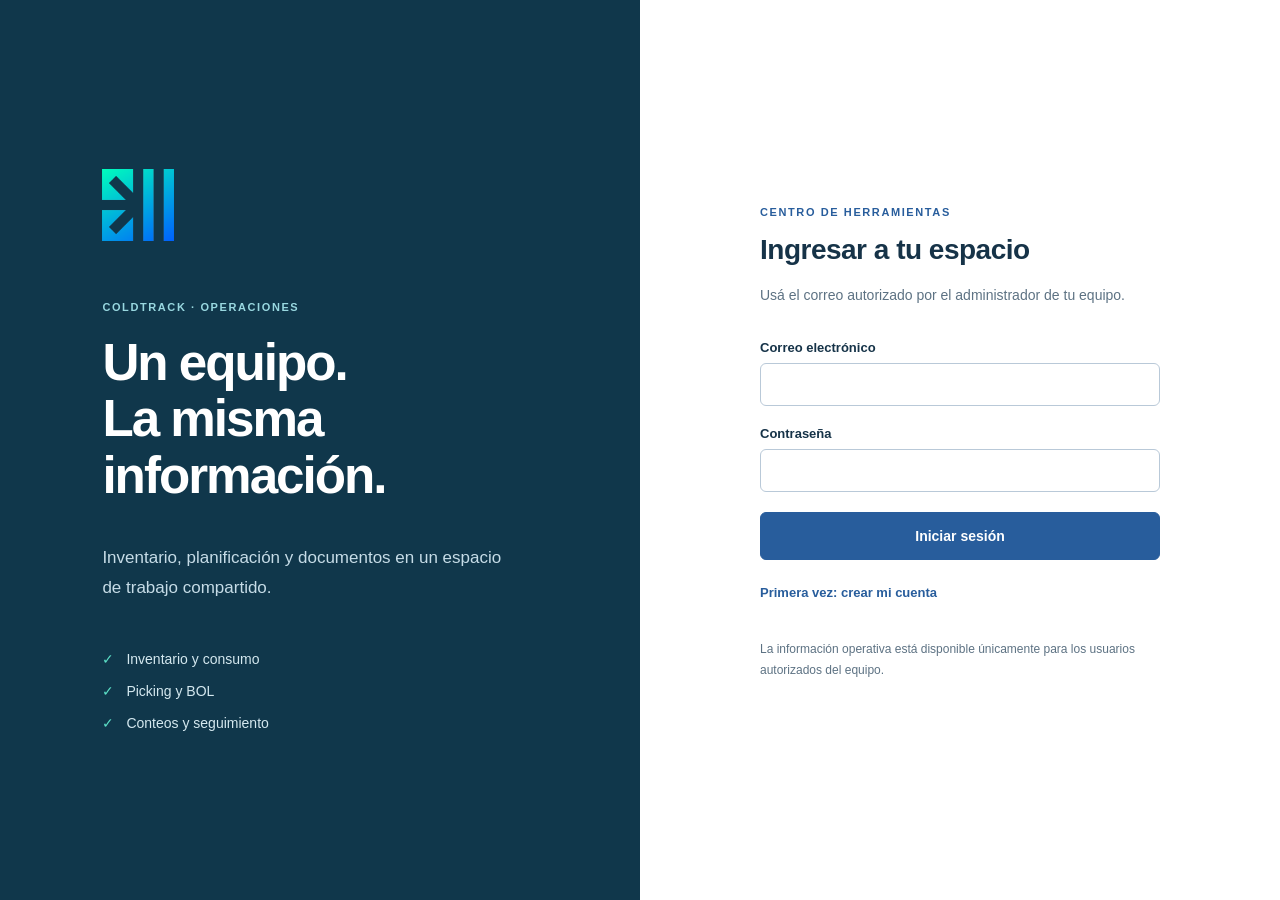
==== index.html @ 376b7337 "Publish ColdTrack tools with shared Supabase workspace" ====
<!doctype html><html lang="es"><head><meta charset="utf-8"><meta name="viewport" content="width=device-width,initial-scale=1"><title>ColdTrack · Centro de herramientas</title><meta name="description" content="Centro de herramientas de ColdTrack. Inventario, planificación y documentos compartidos."><link rel="stylesheet" href="cloud/app.css"><script src="cloud/supabase.js"></script><script type="module" src="cloud/app.js"></script></head><body>
<main id="access" class="access"><section class="access-brand"><img src="cloud/logo.png" alt="ColdTrack"><span class="kicker">COLDTRACK · OPERACIONES</span><h1>Un equipo.<br>La misma información.</h1><p>Inventario, planificación y documentos en un espacio de trabajo compartido.</p><div class="access-points"><span>Inventario y consumo</span><span>Picking y BOL</span><span>Conteos y seguimiento</span></div></section><section class="access-form"><div class="form-wrap"><span class="kicker">CENTRO DE HERRAMIENTAS</span><h2 id="accessTitle">Ingresar a tu espacio</h2><p id="accessCopy">Usá el correo autorizado por el administrador de tu equipo.</p><form id="authForm"><label>Correo electrónico<input id="email" type="email" autocomplete="username" required></label><label>Contraseña<input id="password" type="password" autocomplete="current-password" minlength="12" required></label><button id="submit" class="primary">Iniciar sesión</button></form><button id="switchMode" class="link">Primera vez: crear mi cuenta</button><p id="authMessage" class="message" role="status" hidden></p><p class="privacy">La información operativa está disponible únicamente para los usuarios autorizados del equipo.</p></div></section></main>
<section id="workspace" hidden><header class="cloud-header"><a class="cloud-brand" href="#"><img src="cloud/logo.png" alt=""><strong>ColdTrack</strong><span>Equipo conectado</span></a><button id="syncState" class="sync-state" title="Ver sincronización">Conectando…</button><div class="account-actions"><button id="reportsOpen">Reportes</button><button id="activityOpen">Actividad</button><button id="membersOpen" hidden>Equipo</button><span id="accountName"></span><button id="logout">Salir</button></div></header><div id="cloudMessage" class="cloud-message" role="status" hidden></div><iframe id="workbench" title="Centro de herramientas ColdTrack"></iframe></section>
<dialog id="activityDialog"><header><div><span class="kicker">ESPACIO COMPARTIDO</span><h2>Actividad del equipo</h2></div><button data-close="activityDialog" aria-label="Cerrar">×</button></header><div id="activityList" class="dialog-content"></div></dialog>
<dialog id="reportsDialog"><header><div><span class="kicker">DOCUMENTOS GUARDADOS</span><h2>Reportes del equipo</h2></div><button data-close="reportsDialog" aria-label="Cerrar">×</button></header><div id="reportsList" class="dialog-content"></div></dialog>
<dialog id="membersDialog"><header><div><span class="kicker">ADMINISTRACIÓN</span><h2>Acceso del equipo</h2></div><button data-close="membersDialog" aria-label="Cerrar">×</button></header><div class="dialog-content"><p>Autorizá el correo antes de que la persona cree su cuenta. Cada persona verifica su correo y elige su propia contraseña.</p><form id="memberForm" class="member-form"><label>Correo<input id="memberEmail" type="email" required></label><label>Nombre<input id="memberName" maxlength="150"></label><label>Acceso<select id="memberRole"><option value="stocker">Stocker · Item Lookup</option><option value="supervisor">Supervisor · herramientas operativas</option><option value="owner">Administrador · accesos y herramientas</option></select></label><button class="primary">Autorizar acceso</button></form><p id="memberMessage" role="status"></p><div id="membersList"></div></div></dialog>
<dialog id="syncDialog"><header><div><span class="kicker">SINCRONIZACIÓN</span><h2>Trabajo pendiente</h2></div><button data-close="syncDialog" aria-label="Cerrar">×</button></header><div class="dialog-content"><p id="syncExplanation"></p><div id="pendingList"></div><div class="sync-actions"><button id="retrySync" class="primary">Volver a sincronizar</button><button id="pendingBackup">Descargar mis cambios</button><button id="reloadShared">Cargar la versión compartida</button></div><p class="privacy">La versión compartida solo cambia al completar una operación. Un conflicto mantiene tu versión pendiente en este dispositivo para revisarla.</p></div></dialog>
</body></html>
---- cloud/app.css ----
:root{font-family:Inter,Arial,sans-serif;color:#163348;background:#edf2f6;--navy:#10374b;--blue:#285d9c;--line:#cfdae4;--muted:#5d7283}*{box-sizing:border-box}body{margin:0}button,input,select{font:inherit}button{cursor:pointer;border:1px solid var(--line);border-radius:6px;background:white;color:var(--navy);padding:11px 16px;font-size:14px;font-weight:650;min-height:42px}button:disabled{opacity:.55;cursor:wait}button:hover{filter:brightness(.97)}button:focus-visible,a:focus-visible{outline:3px solid #68a8f7;outline-offset:3px}[hidden]{display:none!important}.primary{background:var(--blue);color:white;border-color:var(--blue)}.kicker{display:block;font-size:11px;font-weight:750;letter-spacing:1.6px}.access{min-height:100dvh;display:grid;grid-template-columns:1fr 1fr}.access-brand{padding:clamp(40px,8vw,120px);background:var(--navy);color:white;display:flex;flex-direction:column;justify-content:center;align-items:flex-start}.access-brand>img{width:72px;height:72px;object-fit:contain;margin-bottom:60px}.access-brand .kicker{color:#99d8e0}.access-brand h1{font-size:clamp(32px,4vw,64px);letter-spacing:-2px;line-height:1.1;margin:22px 0}.access-brand p{max-width:420px;font-size:17px;line-height:1.8;color:#c6dce7}.access-points{display:grid;gap:16px;margin-top:30px;color:#d4e8ef;font-size:14px}.access-points span::before{content:'✓';margin-right:12px;color:#5ce0c7}.access-form{display:flex;align-items:center;justify-content:center;padding:40px;background:#fff}.form-wrap{max-width:400px;width:100%}.form-wrap .kicker{color:var(--blue)}h2{font-size:28px;letter-spacing:-.5px;line-height:1.3;margin:14px 0}.form-wrap>p{color:var(--muted);line-height:1.8;font-size:14px}label{display:grid;gap:8px;font-size:13px;font-weight:650}input,select{padding:13px;border-radius:6px;border:1px solid #b9c9d8;color:#17364b;min-width:0;width:100%;background:white}#authForm{display:grid;gap:20px;margin-top:32px}#authForm button{min-height:48px}.link{border:0;background:transparent;padding:12px 0;color:var(--blue);font-size:13px;margin-top:12px}.privacy{font-size:12px!important;color:var(--muted);line-height:1.8;margin-top:25px}.message{padding:14px;border-left:3px solid var(--blue);background:#edf4ff;color:#17364b!important;overflow-wrap:anywhere}.cloud-header{min-height:64px;background:var(--navy);color:white;display:flex;align-items:center;justify-content:space-between;gap:20px;padding:10px 22px}.cloud-brand{display:flex;align-items:center;gap:11px;color:white;text-decoration:none;white-space:nowrap}.cloud-brand img{width:30px;height:30px;object-fit:contain}.cloud-brand strong{font-size:18px}.cloud-brand>span{font-size:11px;border-left:1px solid #ffffff40;padding-left:14px;color:#bfd5e1}.cloud-header button{background:transparent;color:inherit;border:1px solid #ffffff30;min-height:35px;padding:7px 10px;font-size:12px}.cloud-header .sync-state{color:#b4efd9;border:0;margin-right:auto;font-size:12px}.sync-state[data-error=true]{color:#ffb7ae}.account-actions{display:flex;gap:8px;align-items:center}.account-actions>span{font-size:12px;max-width:180px;overflow:hidden;text-overflow:ellipsis;white-space:nowrap;margin-inline:7px}#workbench{display:block;border:0;width:100%;height:calc(100dvh - 64px);background:#edf2f6}.cloud-message{padding:12px 22px;background:#fff2d5;color:#6b460e;font-size:13px;border-bottom:1px solid #e5c584;line-height:1.65}.cloud-message+iframe{height:calc(100dvh - 105px)}dialog{border:1px solid var(--line);border-radius:12px;padding:0;width:min(900px,94vw);max-height:90dvh;box-shadow:0 25px 90px #0c26344d;color:#17364b}dialog::backdrop{background:#082333a6}dialog>header{display:flex;justify-content:space-between;gap:20px;padding:24px 28px;border-bottom:1px solid var(--line);background:#f3f7fa}dialog>header h2{font-size:24px;margin-bottom:0}dialog>header .kicker{color:var(--blue);font-size:10px}dialog>header>button{font-size:22px;align-self:start;min-width:40px;padding:4px}.dialog-content{padding:24px 28px;overflow:auto;max-height:72dvh;font-size:14px;line-height:1.7}.member-form{display:grid;grid-template-columns:1.3fr 1fr;gap:16px;padding-block:20px}.member-form button{align-self:end}.record-row{display:flex;align-items:center;justify-content:space-between;gap:18px;padding:16px 0;border-bottom:1px solid var(--line);overflow-wrap:anywhere}.record-row strong,.record-row small{display:block}.record-row small{font-size:12px;color:var(--muted);margin-top:4px}.record-row>div{min-width:0}.record-row button{flex-shrink:0;font-size:12px;padding:8px 12px}.sync-actions{display:flex;gap:10px;flex-wrap:wrap;margin-top:20px}.role-tag{font-size:11px;padding:4px 8px;background:#edf3fa;color:var(--blue);border-radius:4px}.empty{padding:30px 0;color:var(--muted)}@media(max-width:850px){.cloud-brand>span,.account-actions>span{display:none}.cloud-header{gap:8px;padding-inline:12px}.cloud-header .sync-state{font-size:11px;padding-inline:3px}.cloud-brand strong{font-size:15px}.cloud-brand img{width:25px;height:25px}.account-actions{gap:4px}.cloud-header button{font-size:11px;padding-inline:7px}.access-brand{padding:40px}.access-brand>img{margin-bottom:35px}}@media(max-width:620px){.access{grid-template-columns:1fr}.access-brand{padding:28px}.access-brand>img{width:42px;height:42px;margin-bottom:20px}.access-brand h1{font-size:34px;margin-block:12px}.access-brand p{font-size:14px;margin-block:6px}.access-points{display:none}.access-form{padding:32px 25px}.cloud-header{flex-wrap:wrap;min-height:84px}.cloud-brand{flex-basis:40%;flex-grow:1}.cloud-header .sync-state{order:2;margin:0;flex-basis:100%;text-align:left;padding-block:0;min-height:20px}#workbench{height:calc(100dvh - 92px)}.account-actions{margin-left:auto}dialog>header,.dialog-content{padding:20px}.member-form{grid-template-columns:1fr}.record-row{align-items:flex-start;flex-direction:column;gap:10px}}
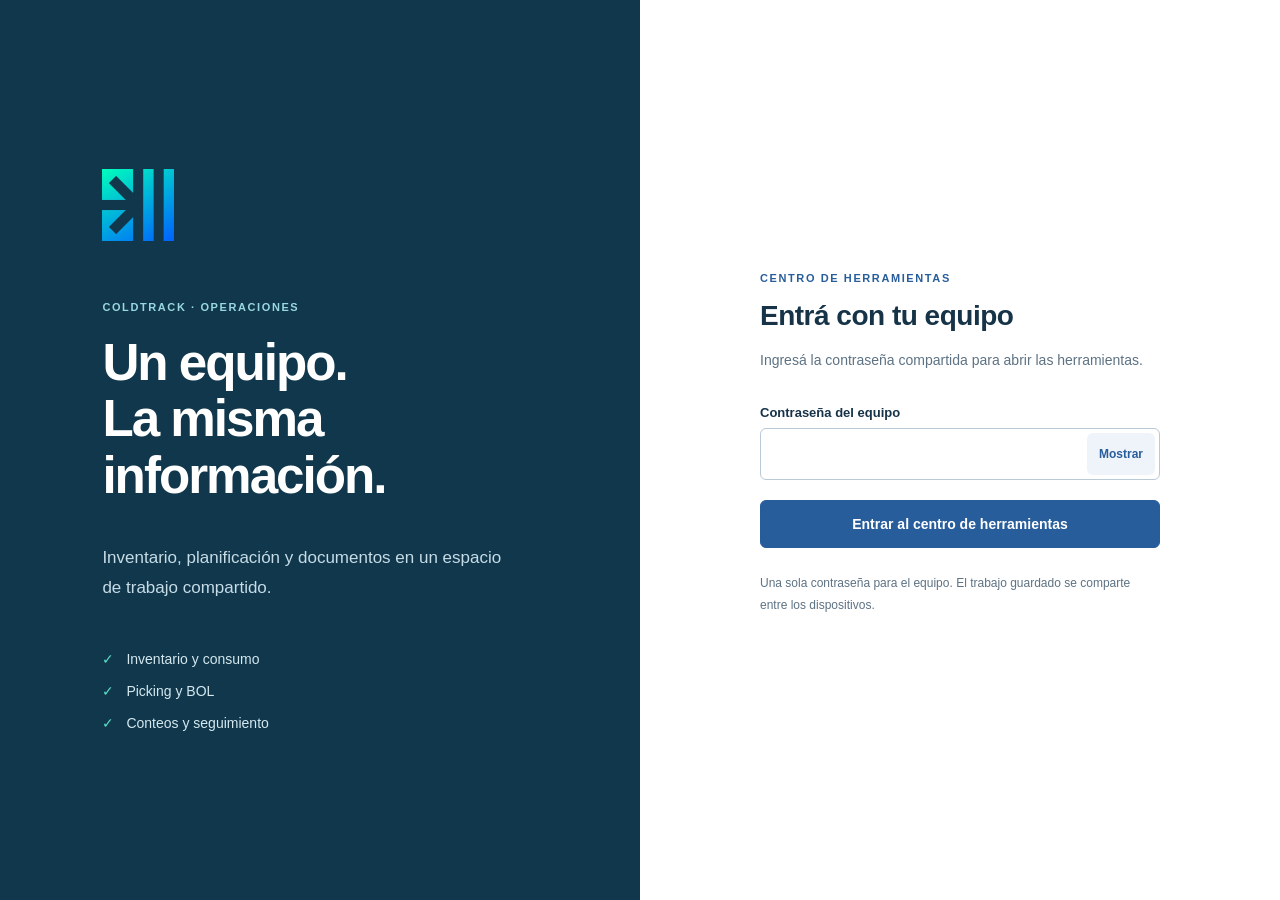
==== commit 7408db4f: "Use a single shared team password for ColdTrack access" ====
--- a/index.html
+++ b/index.html
@@ -1,8 +1,7 @@
-<!doctype html><html lang="es"><head><meta charset="utf-8"><meta name="viewport" content="width=device-width,initial-scale=1"><title>ColdTrack · Centro de herramientas</title><meta name="description" content="Centro de herramientas de ColdTrack. Inventario, planificación y documentos compartidos."><link rel="stylesheet" href="cloud/app.css"><script src="cloud/supabase.js"></script><script type="module" src="cloud/app.js"></script></head><body>
-<main id="access" class="access"><section class="access-brand"><img src="cloud/logo.png" alt="ColdTrack"><span class="kicker">COLDTRACK · OPERACIONES</span><h1>Un equipo.<br>La misma información.</h1><p>Inventario, planificación y documentos en un espacio de trabajo compartido.</p><div class="access-points"><span>Inventario y consumo</span><span>Picking y BOL</span><span>Conteos y seguimiento</span></div></section><section class="access-form"><div class="form-wrap"><span class="kicker">CENTRO DE HERRAMIENTAS</span><h2 id="accessTitle">Ingresar a tu espacio</h2><p id="accessCopy">Usá el correo autorizado por el administrador de tu equipo.</p><form id="authForm"><label>Correo electrónico<input id="email" type="email" autocomplete="username" required></label><label>Contraseña<input id="password" type="password" autocomplete="current-password" minlength="12" required></label><button id="submit" class="primary">Iniciar sesión</button></form><button id="switchMode" class="link">Primera vez: crear mi cuenta</button><p id="authMessage" class="message" role="status" hidden></p><p class="privacy">La información operativa está disponible únicamente para los usuarios autorizados del equipo.</p></div></section></main>
-<section id="workspace" hidden><header class="cloud-header"><a class="cloud-brand" href="#"><img src="cloud/logo.png" alt=""><strong>ColdTrack</strong><span>Equipo conectado</span></a><button id="syncState" class="sync-state" title="Ver sincronización">Conectando…</button><div class="account-actions"><button id="reportsOpen">Reportes</button><button id="activityOpen">Actividad</button><button id="membersOpen" hidden>Equipo</button><span id="accountName"></span><button id="logout">Salir</button></div></header><div id="cloudMessage" class="cloud-message" role="status" hidden></div><iframe id="workbench" title="Centro de herramientas ColdTrack"></iframe></section>
+<!doctype html><html lang="es"><head><meta charset="utf-8"><meta name="viewport" content="width=device-width,initial-scale=1"><title>ColdTrack · Centro de herramientas</title><meta name="description" content="Centro de herramientas de ColdTrack. Inventario, planificación y documentos compartidos."><link rel="stylesheet" href="cloud/app.css?v=shared-access-1"><script src="cloud/supabase.js"></script><script type="module" src="cloud/app.js?v=shared-access-1"></script></head><body>
+<main id="access" class="access"><section class="access-brand"><img src="cloud/logo.png" alt="ColdTrack"><span class="kicker">COLDTRACK · OPERACIONES</span><h1>Un equipo.<br>La misma información.</h1><p>Inventario, planificación y documentos en un espacio de trabajo compartido.</p><div class="access-points"><span>Inventario y consumo</span><span>Picking y BOL</span><span>Conteos y seguimiento</span></div></section><section class="access-form"><div class="form-wrap"><span class="kicker">CENTRO DE HERRAMIENTAS</span><h2 id="accessTitle">Entrá con tu equipo</h2><p id="accessCopy">Ingresá la contraseña compartida para abrir las herramientas.</p><form id="authForm"><label for="password">Contraseña del equipo</label><div class="password-entry"><input id="password" name="password" type="password" autocomplete="current-password" minlength="12" required aria-describedby="accessCopy"><button id="togglePassword" type="button" aria-controls="password" aria-pressed="false">Mostrar</button></div><button id="submit" class="primary">Entrar al centro de herramientas</button></form><p id="authMessage" class="message" role="status" hidden></p><p class="privacy">Una sola contraseña para el equipo. El trabajo guardado se comparte entre los dispositivos.</p></div></section></main>
+<section id="workspace" hidden><header class="cloud-header"><a class="cloud-brand" href="#"><img src="cloud/logo.png" alt=""><strong>ColdTrack</strong><span>Equipo conectado</span></a><button id="syncState" class="sync-state" title="Ver sincronización">Conectando…</button><div class="account-actions"><button id="reportsOpen">Reportes</button><button id="activityOpen">Actividad</button><span id="accountName"></span><button id="logout">Salir</button></div></header><div id="cloudMessage" class="cloud-message" role="status" hidden></div><iframe id="workbench" title="Centro de herramientas ColdTrack"></iframe></section>
 <dialog id="activityDialog"><header><div><span class="kicker">ESPACIO COMPARTIDO</span><h2>Actividad del equipo</h2></div><button data-close="activityDialog" aria-label="Cerrar">×</button></header><div id="activityList" class="dialog-content"></div></dialog>
 <dialog id="reportsDialog"><header><div><span class="kicker">DOCUMENTOS GUARDADOS</span><h2>Reportes del equipo</h2></div><button data-close="reportsDialog" aria-label="Cerrar">×</button></header><div id="reportsList" class="dialog-content"></div></dialog>
-<dialog id="membersDialog"><header><div><span class="kicker">ADMINISTRACIÓN</span><h2>Acceso del equipo</h2></div><button data-close="membersDialog" aria-label="Cerrar">×</button></header><div class="dialog-content"><p>Autorizá el correo antes de que la persona cree su cuenta. Cada persona verifica su correo y elige su propia contraseña.</p><form id="memberForm" class="member-form"><label>Correo<input id="memberEmail" type="email" required></label><label>Nombre<input id="memberName" maxlength="150"></label><label>Acceso<select id="memberRole"><option value="stocker">Stocker · Item Lookup</option><option value="supervisor">Supervisor · herramientas operativas</option><option value="owner">Administrador · accesos y herramientas</option></select></label><button class="primary">Autorizar acceso</button></form><p id="memberMessage" role="status"></p><div id="membersList"></div></div></dialog>
 <dialog id="syncDialog"><header><div><span class="kicker">SINCRONIZACIÓN</span><h2>Trabajo pendiente</h2></div><button data-close="syncDialog" aria-label="Cerrar">×</button></header><div class="dialog-content"><p id="syncExplanation"></p><div id="pendingList"></div><div class="sync-actions"><button id="retrySync" class="primary">Volver a sincronizar</button><button id="pendingBackup">Descargar mis cambios</button><button id="reloadShared">Cargar la versión compartida</button></div><p class="privacy">La versión compartida solo cambia al completar una operación. Un conflicto mantiene tu versión pendiente en este dispositivo para revisarla.</p></div></dialog>
 </body></html>
--- a/cloud/app.css
+++ b/cloud/app.css
@@ -1 +1,3 @@
 :root{font-family:Inter,Arial,sans-serif;color:#163348;background:#edf2f6;--navy:#10374b;--blue:#285d9c;--line:#cfdae4;--muted:#5d7283}*{box-sizing:border-box}body{margin:0}button,input,select{font:inherit}button{cursor:pointer;border:1px solid var(--line);border-radius:6px;background:white;color:var(--navy);padding:11px 16px;font-size:14px;font-weight:650;min-height:42px}button:disabled{opacity:.55;cursor:wait}button:hover{filter:brightness(.97)}button:focus-visible,a:focus-visible{outline:3px solid #68a8f7;outline-offset:3px}[hidden]{display:none!important}.primary{background:var(--blue);color:white;border-color:var(--blue)}.kicker{display:block;font-size:11px;font-weight:750;letter-spacing:1.6px}.access{min-height:100dvh;display:grid;grid-template-columns:1fr 1fr}.access-brand{padding:clamp(40px,8vw,120px);background:var(--navy);color:white;display:flex;flex-direction:column;justify-content:center;align-items:flex-start}.access-brand>img{width:72px;height:72px;object-fit:contain;margin-bottom:60px}.access-brand .kicker{color:#99d8e0}.access-brand h1{font-size:clamp(32px,4vw,64px);letter-spacing:-2px;line-height:1.1;margin:22px 0}.access-brand p{max-width:420px;font-size:17px;line-height:1.8;color:#c6dce7}.access-points{display:grid;gap:16px;margin-top:30px;color:#d4e8ef;font-size:14px}.access-points span::before{content:'✓';margin-right:12px;color:#5ce0c7}.access-form{display:flex;align-items:center;justify-content:center;padding:40px;background:#fff}.form-wrap{max-width:400px;width:100%}.form-wrap .kicker{color:var(--blue)}h2{font-size:28px;letter-spacing:-.5px;line-height:1.3;margin:14px 0}.form-wrap>p{color:var(--muted);line-height:1.8;font-size:14px}label{display:grid;gap:8px;font-size:13px;font-weight:650}input,select{padding:13px;border-radius:6px;border:1px solid #b9c9d8;color:#17364b;min-width:0;width:100%;background:white}#authForm{display:grid;gap:20px;margin-top:32px}#authForm button{min-height:48px}.link{border:0;background:transparent;padding:12px 0;color:var(--blue);font-size:13px;margin-top:12px}.privacy{font-size:12px!important;color:var(--muted);line-height:1.8;margin-top:25px}.message{padding:14px;border-left:3px solid var(--blue);background:#edf4ff;color:#17364b!important;overflow-wrap:anywhere}.cloud-header{min-height:64px;background:var(--navy);color:white;display:flex;align-items:center;justify-content:space-between;gap:20px;padding:10px 22px}.cloud-brand{display:flex;align-items:center;gap:11px;color:white;text-decoration:none;white-space:nowrap}.cloud-brand img{width:30px;height:30px;object-fit:contain}.cloud-brand strong{font-size:18px}.cloud-brand>span{font-size:11px;border-left:1px solid #ffffff40;padding-left:14px;color:#bfd5e1}.cloud-header button{background:transparent;color:inherit;border:1px solid #ffffff30;min-height:35px;padding:7px 10px;font-size:12px}.cloud-header .sync-state{color:#b4efd9;border:0;margin-right:auto;font-size:12px}.sync-state[data-error=true]{color:#ffb7ae}.account-actions{display:flex;gap:8px;align-items:center}.account-actions>span{font-size:12px;max-width:180px;overflow:hidden;text-overflow:ellipsis;white-space:nowrap;margin-inline:7px}#workbench{display:block;border:0;width:100%;height:calc(100dvh - 64px);background:#edf2f6}.cloud-message{padding:12px 22px;background:#fff2d5;color:#6b460e;font-size:13px;border-bottom:1px solid #e5c584;line-height:1.65}.cloud-message+iframe{height:calc(100dvh - 105px)}dialog{border:1px solid var(--line);border-radius:12px;padding:0;width:min(900px,94vw);max-height:90dvh;box-shadow:0 25px 90px #0c26344d;color:#17364b}dialog::backdrop{background:#082333a6}dialog>header{display:flex;justify-content:space-between;gap:20px;padding:24px 28px;border-bottom:1px solid var(--line);background:#f3f7fa}dialog>header h2{font-size:24px;margin-bottom:0}dialog>header .kicker{color:var(--blue);font-size:10px}dialog>header>button{font-size:22px;align-self:start;min-width:40px;padding:4px}.dialog-content{padding:24px 28px;overflow:auto;max-height:72dvh;font-size:14px;line-height:1.7}.member-form{display:grid;grid-template-columns:1.3fr 1fr;gap:16px;padding-block:20px}.member-form button{align-self:end}.record-row{display:flex;align-items:center;justify-content:space-between;gap:18px;padding:16px 0;border-bottom:1px solid var(--line);overflow-wrap:anywhere}.record-row strong,.record-row small{display:block}.record-row small{font-size:12px;color:var(--muted);margin-top:4px}.record-row>div{min-width:0}.record-row button{flex-shrink:0;font-size:12px;padding:8px 12px}.sync-actions{display:flex;gap:10px;flex-wrap:wrap;margin-top:20px}.role-tag{font-size:11px;padding:4px 8px;background:#edf3fa;color:var(--blue);border-radius:4px}.empty{padding:30px 0;color:var(--muted)}@media(max-width:850px){.cloud-brand>span,.account-actions>span{display:none}.cloud-header{gap:8px;padding-inline:12px}.cloud-header .sync-state{font-size:11px;padding-inline:3px}.cloud-brand strong{font-size:15px}.cloud-brand img{width:25px;height:25px}.account-actions{gap:4px}.cloud-header button{font-size:11px;padding-inline:7px}.access-brand{padding:40px}.access-brand>img{margin-bottom:35px}}@media(max-width:620px){.access{grid-template-columns:1fr}.access-brand{padding:28px}.access-brand>img{width:42px;height:42px;margin-bottom:20px}.access-brand h1{font-size:34px;margin-block:12px}.access-brand p{font-size:14px;margin-block:6px}.access-points{display:none}.access-form{padding:32px 25px}.cloud-header{flex-wrap:wrap;min-height:84px}.cloud-brand{flex-basis:40%;flex-grow:1}.cloud-header .sync-state{order:2;margin:0;flex-basis:100%;text-align:left;padding-block:0;min-height:20px}#workbench{height:calc(100dvh - 92px)}.account-actions{margin-left:auto}dialog>header,.dialog-content{padding:20px}.member-form{grid-template-columns:1fr}.record-row{align-items:flex-start;flex-direction:column;gap:10px}}
+
+.password-entry{position:relative}.password-entry input{padding-right:90px;min-height:52px}.password-entry button{position:absolute;right:5px;top:5px;min-height:42px!important;padding:8px 12px;background:#eef4fa;border:0;color:var(--blue);font-size:12px}#authForm>label{margin-bottom:-12px}
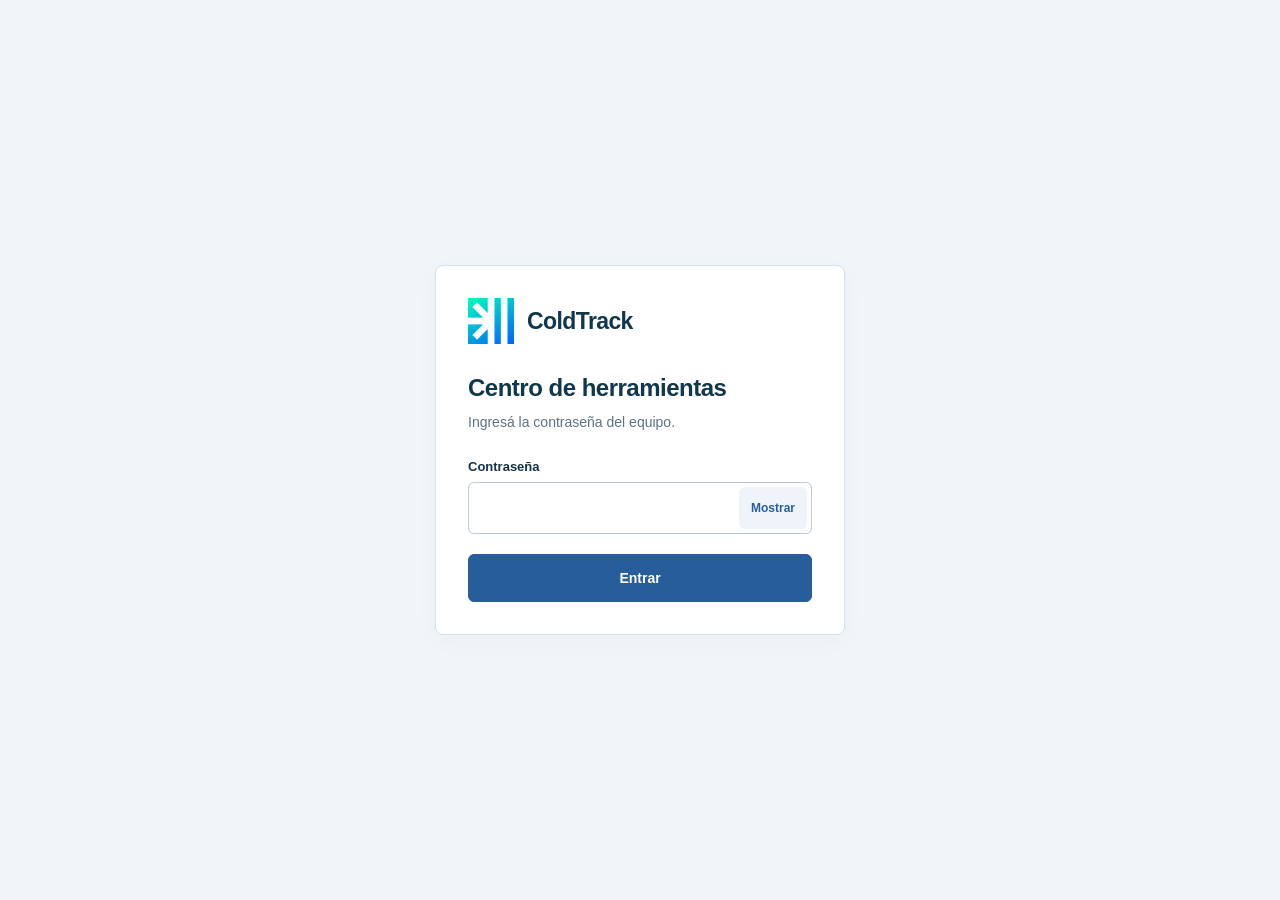
==== commit 0eb2425d: "Simplify the ColdTrack sign-in screen" ====
--- a/index.html
+++ b/index.html
@@ -1,5 +1,5 @@
-<!doctype html><html lang="es"><head><meta charset="utf-8"><meta name="viewport" content="width=device-width,initial-scale=1"><title>ColdTrack · Centro de herramientas</title><meta name="description" content="Centro de herramientas de ColdTrack. Inventario, planificación y documentos compartidos."><link rel="stylesheet" href="cloud/app.css?v=shared-access-1"><script src="cloud/supabase.js"></script><script type="module" src="cloud/app.js?v=shared-access-1"></script></head><body>
-<main id="access" class="access"><section class="access-brand"><img src="cloud/logo.png" alt="ColdTrack"><span class="kicker">COLDTRACK · OPERACIONES</span><h1>Un equipo.<br>La misma información.</h1><p>Inventario, planificación y documentos en un espacio de trabajo compartido.</p><div class="access-points"><span>Inventario y consumo</span><span>Picking y BOL</span><span>Conteos y seguimiento</span></div></section><section class="access-form"><div class="form-wrap"><span class="kicker">CENTRO DE HERRAMIENTAS</span><h2 id="accessTitle">Entrá con tu equipo</h2><p id="accessCopy">Ingresá la contraseña compartida para abrir las herramientas.</p><form id="authForm"><label for="password">Contraseña del equipo</label><div class="password-entry"><input id="password" name="password" type="password" autocomplete="current-password" minlength="12" required aria-describedby="accessCopy"><button id="togglePassword" type="button" aria-controls="password" aria-pressed="false">Mostrar</button></div><button id="submit" class="primary">Entrar al centro de herramientas</button></form><p id="authMessage" class="message" role="status" hidden></p><p class="privacy">Una sola contraseña para el equipo. El trabajo guardado se comparte entre los dispositivos.</p></div></section></main>
+<!doctype html><html lang="es"><head><meta charset="utf-8"><meta name="viewport" content="width=device-width,initial-scale=1"><title>ColdTrack · Centro de herramientas</title><meta name="description" content="Centro de herramientas de ColdTrack. Inventario, planificación y documentos compartidos."><link rel="stylesheet" href="cloud/app.css?v=compact-access-1"><script src="cloud/supabase.js"></script><script type="module" src="cloud/app.js?v=compact-access-1"></script></head><body>
+<main id="access" class="access"><section class="access-card" aria-labelledby="accessTitle"><div class="access-identity"><img src="cloud/logo.png" alt=""><strong>ColdTrack</strong></div><h1 id="accessTitle">Centro de herramientas</h1><p id="accessCopy">Ingresá la contraseña del equipo.</p><form id="authForm"><label for="password">Contraseña</label><div class="password-entry"><input id="password" name="password" type="password" autocomplete="current-password" minlength="12" required aria-describedby="accessCopy"><button id="togglePassword" type="button" aria-controls="password" aria-pressed="false">Mostrar</button></div><button id="submit" class="primary">Entrar</button></form><p id="authMessage" class="message" role="status" hidden></p></section></main>
 <section id="workspace" hidden><header class="cloud-header"><a class="cloud-brand" href="#"><img src="cloud/logo.png" alt=""><strong>ColdTrack</strong><span>Equipo conectado</span></a><button id="syncState" class="sync-state" title="Ver sincronización">Conectando…</button><div class="account-actions"><button id="reportsOpen">Reportes</button><button id="activityOpen">Actividad</button><span id="accountName"></span><button id="logout">Salir</button></div></header><div id="cloudMessage" class="cloud-message" role="status" hidden></div><iframe id="workbench" title="Centro de herramientas ColdTrack"></iframe></section>
 <dialog id="activityDialog"><header><div><span class="kicker">ESPACIO COMPARTIDO</span><h2>Actividad del equipo</h2></div><button data-close="activityDialog" aria-label="Cerrar">×</button></header><div id="activityList" class="dialog-content"></div></dialog>
 <dialog id="reportsDialog"><header><div><span class="kicker">DOCUMENTOS GUARDADOS</span><h2>Reportes del equipo</h2></div><button data-close="reportsDialog" aria-label="Cerrar">×</button></header><div id="reportsList" class="dialog-content"></div></dialog>
--- a/cloud/app.css
+++ b/cloud/app.css
@@ -1,3 +1,15 @@
 :root{font-family:Inter,Arial,sans-serif;color:#163348;background:#edf2f6;--navy:#10374b;--blue:#285d9c;--line:#cfdae4;--muted:#5d7283}*{box-sizing:border-box}body{margin:0}button,input,select{font:inherit}button{cursor:pointer;border:1px solid var(--line);border-radius:6px;background:white;color:var(--navy);padding:11px 16px;font-size:14px;font-weight:650;min-height:42px}button:disabled{opacity:.55;cursor:wait}button:hover{filter:brightness(.97)}button:focus-visible,a:focus-visible{outline:3px solid #68a8f7;outline-offset:3px}[hidden]{display:none!important}.primary{background:var(--blue);color:white;border-color:var(--blue)}.kicker{display:block;font-size:11px;font-weight:750;letter-spacing:1.6px}.access{min-height:100dvh;display:grid;grid-template-columns:1fr 1fr}.access-brand{padding:clamp(40px,8vw,120px);background:var(--navy);color:white;display:flex;flex-direction:column;justify-content:center;align-items:flex-start}.access-brand>img{width:72px;height:72px;object-fit:contain;margin-bottom:60px}.access-brand .kicker{color:#99d8e0}.access-brand h1{font-size:clamp(32px,4vw,64px);letter-spacing:-2px;line-height:1.1;margin:22px 0}.access-brand p{max-width:420px;font-size:17px;line-height:1.8;color:#c6dce7}.access-points{display:grid;gap:16px;margin-top:30px;color:#d4e8ef;font-size:14px}.access-points span::before{content:'✓';margin-right:12px;color:#5ce0c7}.access-form{display:flex;align-items:center;justify-content:center;padding:40px;background:#fff}.form-wrap{max-width:400px;width:100%}.form-wrap .kicker{color:var(--blue)}h2{font-size:28px;letter-spacing:-.5px;line-height:1.3;margin:14px 0}.form-wrap>p{color:var(--muted);line-height:1.8;font-size:14px}label{display:grid;gap:8px;font-size:13px;font-weight:650}input,select{padding:13px;border-radius:6px;border:1px solid #b9c9d8;color:#17364b;min-width:0;width:100%;background:white}#authForm{display:grid;gap:20px;margin-top:32px}#authForm button{min-height:48px}.link{border:0;background:transparent;padding:12px 0;color:var(--blue);font-size:13px;margin-top:12px}.privacy{font-size:12px!important;color:var(--muted);line-height:1.8;margin-top:25px}.message{padding:14px;border-left:3px solid var(--blue);background:#edf4ff;color:#17364b!important;overflow-wrap:anywhere}.cloud-header{min-height:64px;background:var(--navy);color:white;display:flex;align-items:center;justify-content:space-between;gap:20px;padding:10px 22px}.cloud-brand{display:flex;align-items:center;gap:11px;color:white;text-decoration:none;white-space:nowrap}.cloud-brand img{width:30px;height:30px;object-fit:contain}.cloud-brand strong{font-size:18px}.cloud-brand>span{font-size:11px;border-left:1px solid #ffffff40;padding-left:14px;color:#bfd5e1}.cloud-header button{background:transparent;color:inherit;border:1px solid #ffffff30;min-height:35px;padding:7px 10px;font-size:12px}.cloud-header .sync-state{color:#b4efd9;border:0;margin-right:auto;font-size:12px}.sync-state[data-error=true]{color:#ffb7ae}.account-actions{display:flex;gap:8px;align-items:center}.account-actions>span{font-size:12px;max-width:180px;overflow:hidden;text-overflow:ellipsis;white-space:nowrap;margin-inline:7px}#workbench{display:block;border:0;width:100%;height:calc(100dvh - 64px);background:#edf2f6}.cloud-message{padding:12px 22px;background:#fff2d5;color:#6b460e;font-size:13px;border-bottom:1px solid #e5c584;line-height:1.65}.cloud-message+iframe{height:calc(100dvh - 105px)}dialog{border:1px solid var(--line);border-radius:12px;padding:0;width:min(900px,94vw);max-height:90dvh;box-shadow:0 25px 90px #0c26344d;color:#17364b}dialog::backdrop{background:#082333a6}dialog>header{display:flex;justify-content:space-between;gap:20px;padding:24px 28px;border-bottom:1px solid var(--line);background:#f3f7fa}dialog>header h2{font-size:24px;margin-bottom:0}dialog>header .kicker{color:var(--blue);font-size:10px}dialog>header>button{font-size:22px;align-self:start;min-width:40px;padding:4px}.dialog-content{padding:24px 28px;overflow:auto;max-height:72dvh;font-size:14px;line-height:1.7}.member-form{display:grid;grid-template-columns:1.3fr 1fr;gap:16px;padding-block:20px}.member-form button{align-self:end}.record-row{display:flex;align-items:center;justify-content:space-between;gap:18px;padding:16px 0;border-bottom:1px solid var(--line);overflow-wrap:anywhere}.record-row strong,.record-row small{display:block}.record-row small{font-size:12px;color:var(--muted);margin-top:4px}.record-row>div{min-width:0}.record-row button{flex-shrink:0;font-size:12px;padding:8px 12px}.sync-actions{display:flex;gap:10px;flex-wrap:wrap;margin-top:20px}.role-tag{font-size:11px;padding:4px 8px;background:#edf3fa;color:var(--blue);border-radius:4px}.empty{padding:30px 0;color:var(--muted)}@media(max-width:850px){.cloud-brand>span,.account-actions>span{display:none}.cloud-header{gap:8px;padding-inline:12px}.cloud-header .sync-state{font-size:11px;padding-inline:3px}.cloud-brand strong{font-size:15px}.cloud-brand img{width:25px;height:25px}.account-actions{gap:4px}.cloud-header button{font-size:11px;padding-inline:7px}.access-brand{padding:40px}.access-brand>img{margin-bottom:35px}}@media(max-width:620px){.access{grid-template-columns:1fr}.access-brand{padding:28px}.access-brand>img{width:42px;height:42px;margin-bottom:20px}.access-brand h1{font-size:34px;margin-block:12px}.access-brand p{font-size:14px;margin-block:6px}.access-points{display:none}.access-form{padding:32px 25px}.cloud-header{flex-wrap:wrap;min-height:84px}.cloud-brand{flex-basis:40%;flex-grow:1}.cloud-header .sync-state{order:2;margin:0;flex-basis:100%;text-align:left;padding-block:0;min-height:20px}#workbench{height:calc(100dvh - 92px)}.account-actions{margin-left:auto}dialog>header,.dialog-content{padding:20px}.member-form{grid-template-columns:1fr}.record-row{align-items:flex-start;flex-direction:column;gap:10px}}
 
 .password-entry{position:relative}.password-entry input{padding-right:90px;min-height:52px}.password-entry button{position:absolute;right:5px;top:5px;min-height:42px!important;padding:8px 12px;background:#eef4fa;border:0;color:var(--blue);font-size:12px}#authForm>label{margin-bottom:-12px}
+
+/* Compact sign-in. */
+.access{grid-template-columns:minmax(0,1fr);place-items:center;padding:28px;background:#f2f5f8}
+.access-card{width:100%;max-width:410px;padding:32px;background:#fff;border:1px solid #d6e0e8;border-radius:8px;box-shadow:0 6px 24px #14364b08}
+.access-identity{display:flex;align-items:center;gap:13px;margin-bottom:28px}
+.access-identity img{width:46px;height:46px;object-fit:contain}
+.access-identity strong{font-size:23px;letter-spacing:-.6px;color:var(--navy)}
+.access-card h1{font-size:24px;line-height:1.3;letter-spacing:-.5px;margin:0 0 8px;color:var(--navy)}
+.access-card>p{font-size:14px;line-height:1.6;color:var(--muted);margin:0}
+.access-card #authForm{margin-top:25px}
+.access-card .message{margin-top:20px}
+@media(max-width:480px){.access{padding:20px}.access-card{padding:26px 24px}.access-card h1{font-size:22px}}
